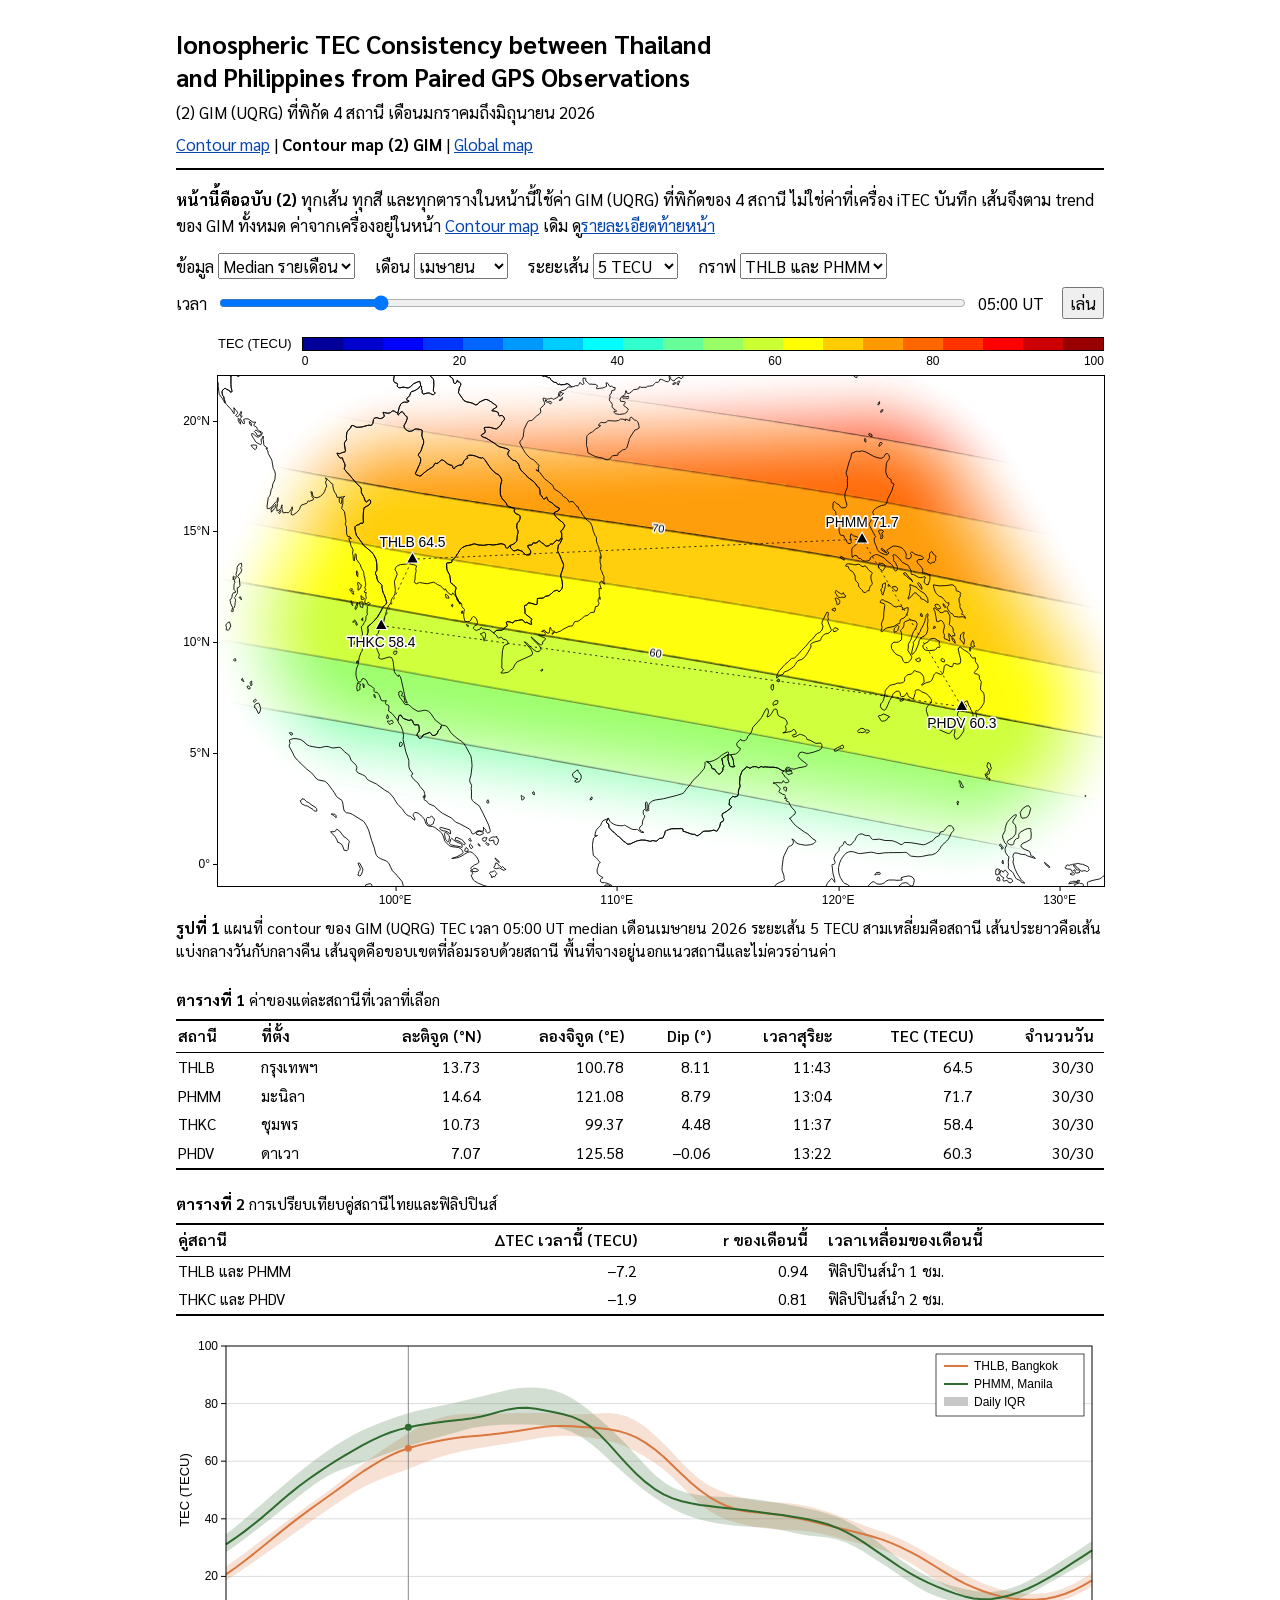
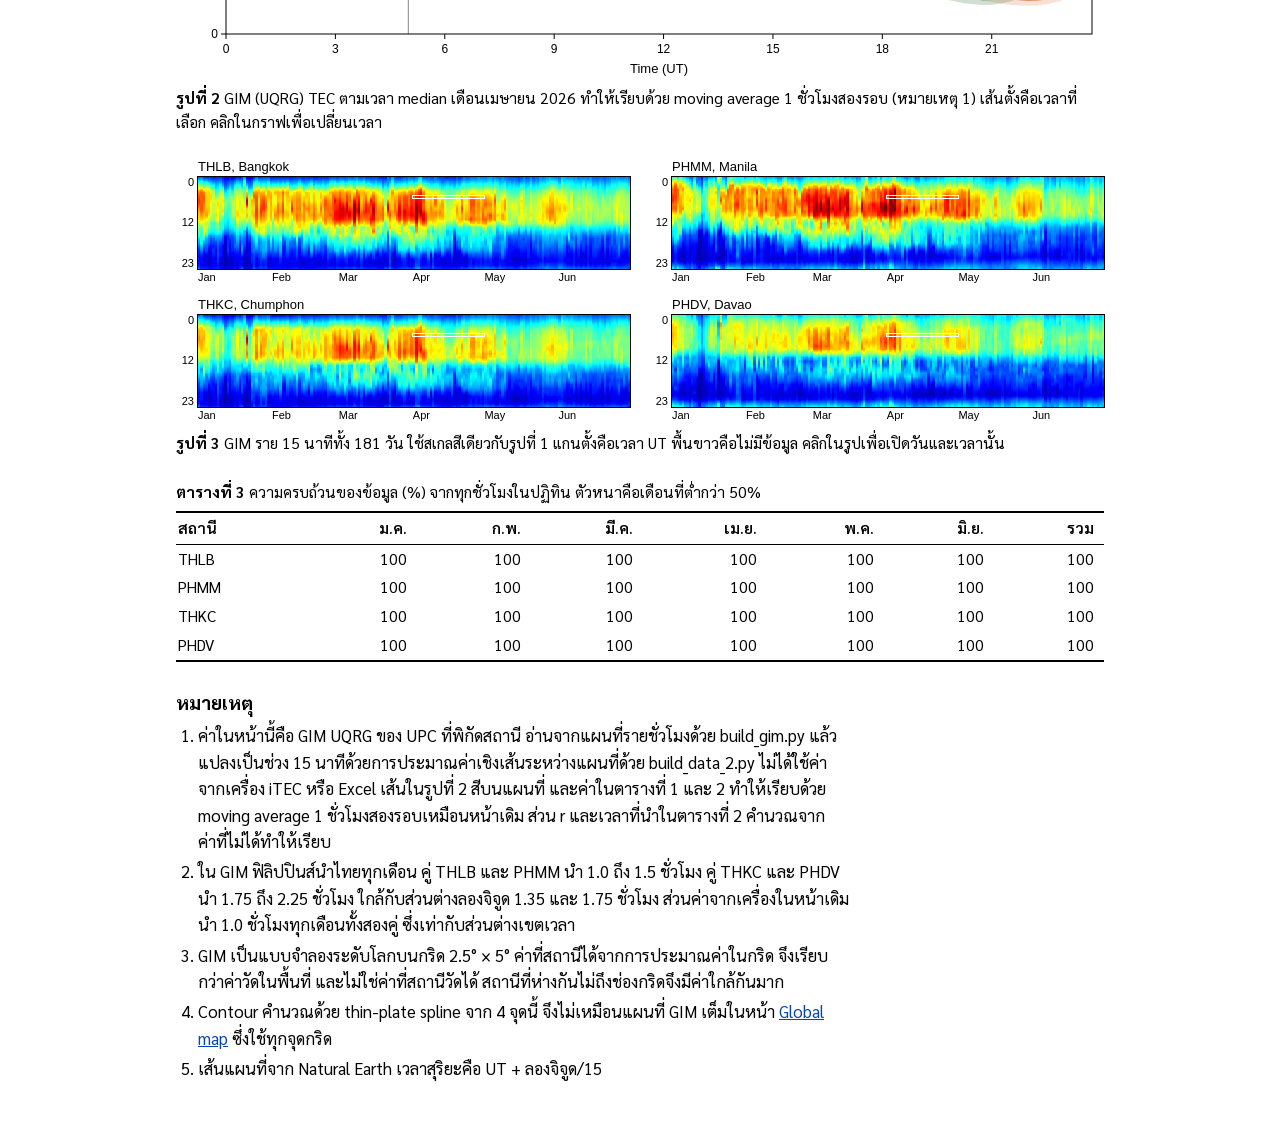
==== index (2).html @ 2f8b852f "Add a (2) contour page that shows GIM at the stations index (2).html reads data (2).js, which holds " ====
<!doctype html>
<html lang="th">
<head>
<meta charset="utf-8">
<meta name="viewport" content="width=device-width,initial-scale=1,viewport-fit=cover">
<title>TEC Contour Map (2), GIM at Stations</title>
<link rel="preconnect" href="https://fonts.googleapis.com">
<link rel="preconnect" href="https://fonts.gstatic.com" crossorigin>
<link rel="stylesheet" href="https://fonts.googleapis.com/css2?family=Sarabun:wght@400;600;700&display=swap">
<link rel="stylesheet" href="style.css">
</head>
<body>
<div class="page">
  <header>
    <h1>Ionospheric TEC Consistency between Thailand and Philippines from Paired GPS Observations</h1>
    <p>(2) GIM (UQRG) ที่พิกัด 4 สถานี เดือนมกราคมถึงมิถุนายน 2026</p>
    <p class="nav"><a href="index.html">Contour map</a> | <b>Contour map (2) GIM</b> | <a href="global.html">Global map</a></p>
  </header>

  <p class="remark"><b>หน้านี้คือฉบับ (2)</b> ทุกเส้น ทุกสี และทุกตารางในหน้านี้ใช้ค่า GIM (UQRG) ที่พิกัดของ 4 สถานี ไม่ใช่ค่าที่เครื่อง iTEC บันทึก เส้นจึงตาม trend ของ GIM ทั้งหมด ค่าจากเครื่องอยู่ในหน้า <a href="index.html">Contour map</a> เดิม ดู<a href="#notes">รายละเอียดท้ายหน้า</a></p>

  <form class="ctl" onsubmit="return false">
    <label>ข้อมูล <select id="mode"><option value="month">Median รายเดือน</option><option value="day">รายวัน</option></select></label>
    <label>เดือน <select id="month"><option value="0">มกราคม</option><option value="1">กุมภาพันธ์</option><option value="2">มีนาคม</option><option value="3">เมษายน</option><option value="4">พฤษภาคม</option><option value="5">มิถุนายน</option></select></label>
    <label id="dayField" hidden>วันที่ <select id="day"></select></label>
    <label>ระยะเส้น <select id="step"><option value="2">2 TECU</option><option value="5">5 TECU</option><option value="10">10 TECU</option></select></label>
    <label>กราฟ <select id="pair"><option value="0">THLB และ PHMM</option><option value="1">THKC และ PHDV</option><option value="2">ทั้ง 4 สถานี</option></select></label>
  </form>
  <p class="time">
    <label for="hour">เวลา</label>
    <input id="hour" type="range" min="0" max="95" step="1" value="20">
    <output id="clock" for="hour">05:00 UT</output>
    <button id="play" type="button" aria-pressed="false">เล่น</button>
  </p>

  <figure>
    <div class="cbar"><b>TEC (TECU)</b><div class="cbar-scale"><i id="rampBar"></i><div class="cbar-ticks"><span>0</span><span>20</span><span>40</span><span>60</span><span>80</span><span>100</span></div></div></div>
    <div class="plot">
      <div class="yt" id="mapY"></div>
      <div class="map-wrap" id="mapWrap">
        <canvas id="field" aria-hidden="true"></canvas>
        <svg id="mapCoast" viewBox="0 0 800 460" aria-hidden="true"></svg>
        <canvas id="iso" aria-hidden="true"></canvas>
        <svg id="mapTop" viewBox="0 0 800 460" role="img" aria-label="แผนที่ contour ของ TEC ค่าที่สถานีอยู่ในตารางที่ 1"></svg>
        <p class="map-msg" id="mapMsg" hidden>เวลานี้มีข้อมูลไม่ถึง 3 สถานี จึงวาด contour ไม่ได้</p>
      </div>
      <div class="xt" id="mapX"></div>
    </div>
    <figcaption><b>รูปที่ 1</b> <span id="cap1"></span></figcaption>
  </figure>

  <div class="tbl-wrap">
    <table>
      <caption><b>ตารางที่ 1</b> ค่าของแต่ละสถานีที่เวลาที่เลือก</caption>
      <thead><tr><th scope="col">สถานี</th><th scope="col" class="l">ที่ตั้ง</th><th scope="col">ละติจูด (°N)</th><th scope="col">ลองจิจูด (°E)</th><th scope="col">Dip (°)</th><th scope="col">เวลาสุริยะ</th><th scope="col">TEC (TECU)</th><th scope="col" id="nHead">จำนวนวัน</th></tr></thead>
      <tbody id="readout"></tbody>
    </table>
  </div>

  <div class="tbl-wrap">
    <table>
      <caption><b>ตารางที่ 2</b> การเปรียบเทียบคู่สถานีไทยและฟิลิปปินส์</caption>
      <thead><tr><th scope="col">คู่สถานี</th><th scope="col">ΔTEC เวลานี้ (TECU)</th><th scope="col">r ของเดือนนี้</th><th scope="col" class="l">เวลาเหลื่อมของเดือนนี้</th></tr></thead>
      <tbody id="pairs"></tbody>
    </table>
  </div>

  <figure>
    <svg id="chart" height="340" role="img" aria-label="กราฟ TEC ตามเวลา"></svg>
    <figcaption><b>รูปที่ 2</b> <span id="cap2"></span></figcaption>
  </figure>

  <figure>
    <div class="hm-grid" id="hmGrid"></div>
    <figcaption><b>รูปที่ 3</b> GIM ราย 15 นาทีทั้ง 181 วัน ใช้สเกลสีเดียวกับรูปที่ 1 แกนตั้งคือเวลา UT พื้นขาวคือไม่มีข้อมูล คลิกในรูปเพื่อเปิดวันและเวลานั้น</figcaption>
  </figure>

  <div class="tbl-wrap">
    <table id="coverage">
      <caption><b>ตารางที่ 3</b> ความครบถ้วนของข้อมูล (%) จากทุกชั่วโมงในปฏิทิน ตัวหนาคือเดือนที่ต่ำกว่า 50%</caption>
    </table>
  </div>

  <h2 id="notes">หมายเหตุ</h2>
  <ol class="notes">
    <li>ค่าในหน้านี้คือ GIM UQRG ของ UPC ที่พิกัดสถานี อ่านจากแผนที่รายชั่วโมงด้วย build_gim.py แล้วแปลงเป็นช่วง 15 นาทีด้วยการประมาณค่าเชิงเส้นระหว่างแผนที่ด้วย build_data_2.py ไม่ได้ใช้ค่าจากเครื่อง iTEC หรือ Excel เส้นในรูปที่ 2 สีบนแผนที่ และค่าในตารางที่ 1 และ 2 ทำให้เรียบด้วย moving average 1 ชั่วโมงสองรอบเหมือนหน้าเดิม ส่วน r และเวลาที่นำในตารางที่ 2 คำนวณจากค่าที่ไม่ได้ทำให้เรียบ</li>
    <li>ใน GIM ฟิลิปปินส์นำไทยทุกเดือน คู่ THLB และ PHMM นำ 1.0 ถึง 1.5 ชั่วโมง คู่ THKC และ PHDV นำ 1.75 ถึง 2.25 ชั่วโมง ใกล้กับส่วนต่างลองจิจูด 1.35 และ 1.75 ชั่วโมง ส่วนค่าจากเครื่องในหน้าเดิมนำ 1.0 ชั่วโมงทุกเดือนทั้งสองคู่ ซึ่งเท่ากับส่วนต่างเขตเวลา</li>
    <li>GIM เป็นแบบจำลองระดับโลกบนกริด 2.5° × 5° ค่าที่สถานีได้จากการประมาณค่าในกริด จึงเรียบกว่าค่าวัดในพื้นที่ และไม่ใช่ค่าที่สถานีวัดได้ สถานีที่ห่างกันไม่ถึงช่องกริดจึงมีค่าใกล้กันมาก</li>
    <li>Contour คำนวณด้วย thin-plate spline จาก 4 จุดนี้ จึงไม่เหมือนแผนที่ GIM เต็มในหน้า <a href="global.html">Global map</a> ซึ่งใช้ทุกจุดกริด</li>
    <li>เส้นแผนที่จาก Natural Earth เวลาสุริยะคือ UT + ลองจิจูด/15</li>
  </ol>
</div>
<div class="tip" id="tip" hidden></div>
<script src="data%20(2).js"></script>
<script>window.TEC_LABEL = "GIM (UQRG) TEC"; window.TEC_YMAX = 100;</script>
<script src="geo.js"></script>
<script src="app.js"></script>
</body>
</html>
---- style.css ----
/* Layout: a plain report page. One column of numbered figures and ruled tables on white, set like a Thai research paper. */
:root {
  color-scheme:light;
  --ink:#000; --gray:#555; --link:#0645ad;
  --s1:#d9773f; --s2:#2e6b2e; --s3:#2f6db5; --s4:#b8860b;
  --body:"Sarabun","TH Sarabun New",Tahoma,sans-serif;
  --fig:Arial,Helvetica,sans-serif;
}
* { box-sizing:border-box }
[hidden] { display:none !important }
body { margin:0; background:#fff; color:var(--ink); font:16.5px/1.6 var(--body) }
a { color:var(--link) }
.page { max-width:960px; margin:0 auto; padding-block:28px 48px;
  padding-left:max(16px,env(safe-area-inset-left,0px)); padding-right:max(16px,env(safe-area-inset-right,0px)) }
header { border-bottom:2px solid var(--ink); padding-bottom:10px; margin-bottom:16px }
h1 { font-size:25px; line-height:1.3; font-weight:700; margin:0 0 6px; text-wrap:balance }
h2 { font-size:19px; line-height:1.3; font-weight:700; margin:28px 0 8px }
header p { margin:0 }
.nav { margin-top:6px }
.remark { margin:0 0 14px }

.ctl { display:flex; flex-wrap:wrap; gap:6px 20px; margin:0 0 8px }
select { font:inherit }
.time { display:flex; flex-wrap:wrap; align-items:center; gap:6px 12px; margin:0 0 18px }
.time input { flex:1 1 200px; min-width:0; margin:0 }
.time output { font-variant-numeric:tabular-nums; min-width:72px }
button { font:inherit }

figure { margin:0 0 26px; min-width:0 }
figcaption { margin-top:8px; font-size:15.5px; line-height:1.5 }
.cbar { display:flex; align-items:flex-start; gap:10px; margin:0 0 8px 42px; font:12px/14px var(--fig) }
.cbar b { white-space:nowrap; font-weight:400; font-size:13px }
.cbar-scale { flex:1; min-width:0 }
.cbar-scale i { display:block; height:14px; border:1px solid var(--ink) }
.cbar-ticks { display:flex; justify-content:space-between; margin-top:3px }

.plot { display:grid; grid-template-columns:42px minmax(0,1fr); grid-template-rows:auto 22px }
.yt { position:relative; font:12px/1 var(--fig) }
.yt span { position:absolute; right:0; padding-right:8px; transform:translateY(-50%); white-space:nowrap }
.yt span::after { content:""; position:absolute; right:0; top:50%; width:5px; border-top:1px solid var(--ink) }
.xt { position:relative; grid-column:2; font:12px/1 var(--fig) }
.xt span { position:absolute; top:0; padding-top:8px; transform:translateX(-50%); white-space:nowrap }
.xt span::before { content:""; position:absolute; top:0; left:50%; height:5px; border-left:1px solid var(--ink) }

.map-wrap { position:relative; width:100%; aspect-ratio:800/460; overflow:hidden; background:#fff; outline:1px solid var(--ink); cursor:crosshair; touch-action:pan-y }
.map-wrap svg, .map-wrap canvas { position:absolute; inset:0; width:100%; height:100% }
.coast { fill:none; stroke:var(--ink); stroke-width:.8 }
.hull { fill:none; stroke:var(--ink); stroke-width:.7; stroke-dasharray:2 3 }
.st-dot { fill:var(--ink); stroke:#fff; stroke-width:1 }
.st-dot.none { fill:#fff; stroke:var(--ink) }
.st-lab { font:12.5px var(--fig); fill:var(--ink); text-anchor:middle; paint-order:stroke; stroke:#fff; stroke-width:3px; stroke-linejoin:round }
.map-msg { position:absolute; left:50%; top:50%; transform:translate(-50%,-50%); margin:0; padding:4px 10px; background:#fff; border:1px solid var(--ink); text-align:center }

.tbl-wrap { overflow-x:auto; margin:0 0 22px }
table { border-collapse:collapse; width:100%; border-top:2px solid var(--ink); border-bottom:2px solid var(--ink); font-size:15.5px }
caption { caption-side:top; text-align:left; padding-bottom:6px }
th { font-weight:600; text-align:right; padding:3px 10px; border-bottom:1px solid var(--ink); white-space:nowrap }
td { text-align:right; padding:2px 10px; font-variant-numeric:tabular-nums; white-space:nowrap }
th:first-child, td:first-child { text-align:left; padding-left:2px }
th.l, td.l { text-align:left }
td.low { font-weight:700 }

#chart { width:100%; display:block; touch-action:pan-y }
.tk { font:12px var(--fig); fill:var(--ink) }
.ax { font:13px var(--fig); fill:var(--ink) }

.hm-grid { display:grid; grid-template-columns:repeat(2,minmax(0,1fr)); gap:12px 20px }
.hm h3 { font:13px var(--fig); margin:0 0 3px 22px }
.hm-box { position:relative; padding-left:22px }
.hm-box canvas { display:block; width:100%; height:92px; image-rendering:pixelated; outline:1px solid var(--ink); cursor:crosshair; touch-action:pan-y }
.hm-y { position:absolute; left:0; top:0; width:18px; height:92px; display:flex; flex-direction:column; justify-content:space-between; align-items:flex-end; font:11px/1 var(--fig) }
.hm-mark { position:absolute; outline:1.5px solid #fff; box-shadow:0 0 0 1px #000; pointer-events:none; min-width:2px; min-height:2px }
.hm-x { position:relative; height:16px; margin-left:22px; font:11px var(--fig) }
.hm-x span { position:absolute; top:2px }

.gl-grid { display:grid; grid-template-columns:42px minmax(0,1fr) minmax(0,1fr); gap:8px 8px }
.gl-cell { grid-column:3; position:relative; min-width:0 }
.gl-cell:nth-child(odd) { grid-column:1 / 3; padding-left:50px }
.gl-y { position:absolute; left:0; top:0; width:42px; bottom:0; display:none; font:12px/1 var(--fig) }
.gl-cell:nth-child(odd) .gl-y { display:block }
.gl-y span { position:absolute; right:0; padding-right:8px; transform:translateY(-50%); white-space:nowrap }
.gl-y span::after { content:""; position:absolute; right:0; top:50%; width:5px; border-top:1px solid var(--ink) }
.gl-map { position:relative; width:100%; aspect-ratio:360/175; outline:1px solid var(--ink); overflow:hidden }
.gl-map canvas { display:block; width:100%; height:100%; cursor:crosshair; touch-action:pan-y }
.gl-tag { position:absolute; left:7px; top:4px; color:#fff; font:15px/1.2 var(--fig); text-shadow:0 0 2px #000,0 0 2px #000; pointer-events:none }
.gl-x { position:relative; height:22px; font:12px/1 var(--fig); display:none }
.gl-cell:nth-last-child(-n+2) .gl-x { display:block }
.gl-x span { position:absolute; top:0; padding-top:8px; transform:translateX(-50%); white-space:nowrap }
.gl-x span::before { content:""; position:absolute; top:0; left:50%; height:5px; border-left:1px solid var(--ink) }

.notes { margin:0; padding-left:22px; display:grid; gap:4px; max-width:75ch }
.tip { position:fixed; z-index:20; pointer-events:none; background:#fff; color:var(--ink); border:1px solid var(--ink); padding:3px 7px; font:12px/1.4 var(--fig) }
.tip h4 { font:inherit; margin:0 }
.tip div { display:flex; gap:12px; justify-content:space-between }

@media (max-width:560px) {
  h1 { font-size:21px }
  .gl-grid { grid-template-columns:42px minmax(0,1fr) }
  .gl-cell, .gl-cell:nth-child(odd) { grid-column:1 / -1; padding-left:50px }
  .gl-cell .gl-y { display:block }
  .gl-cell:nth-last-child(2) .gl-x { display:none }
  .cbar { margin-left:0 }
  .hm-grid { grid-template-columns:minmax(0,1fr) }
}
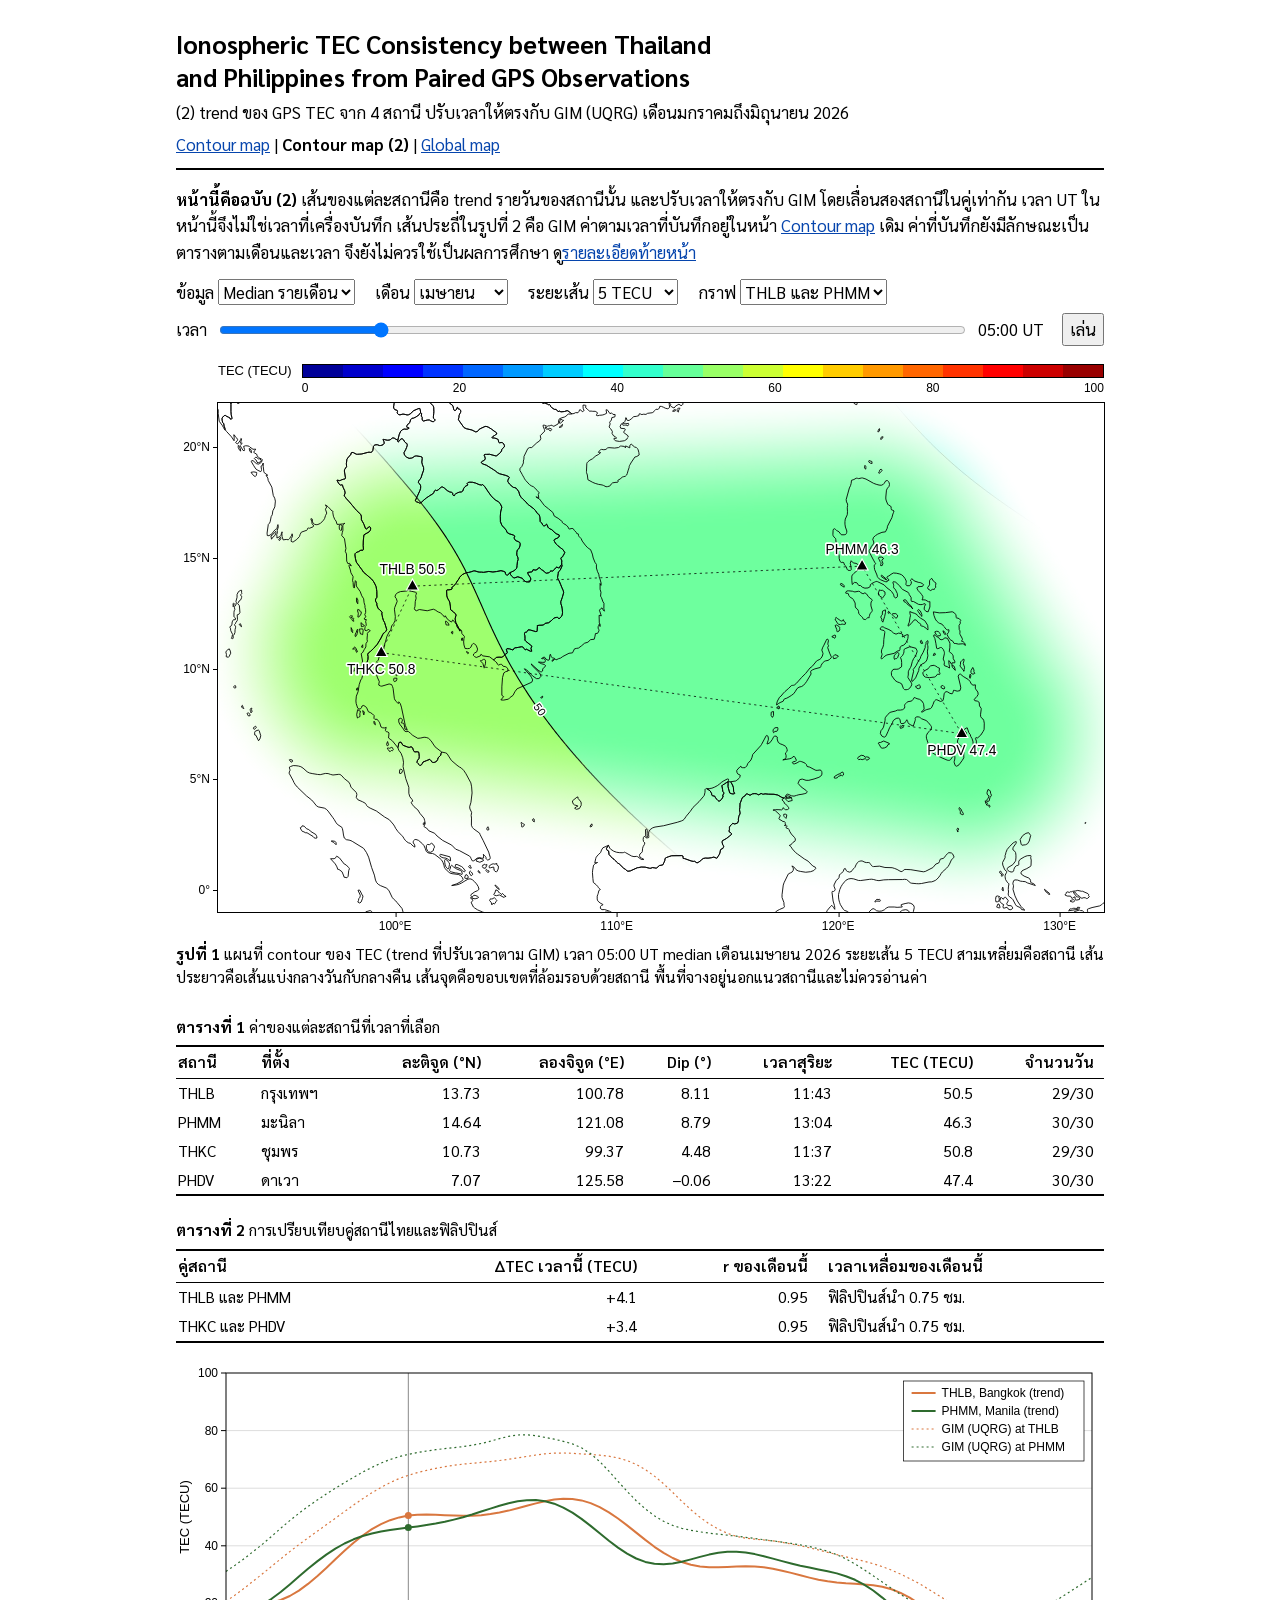
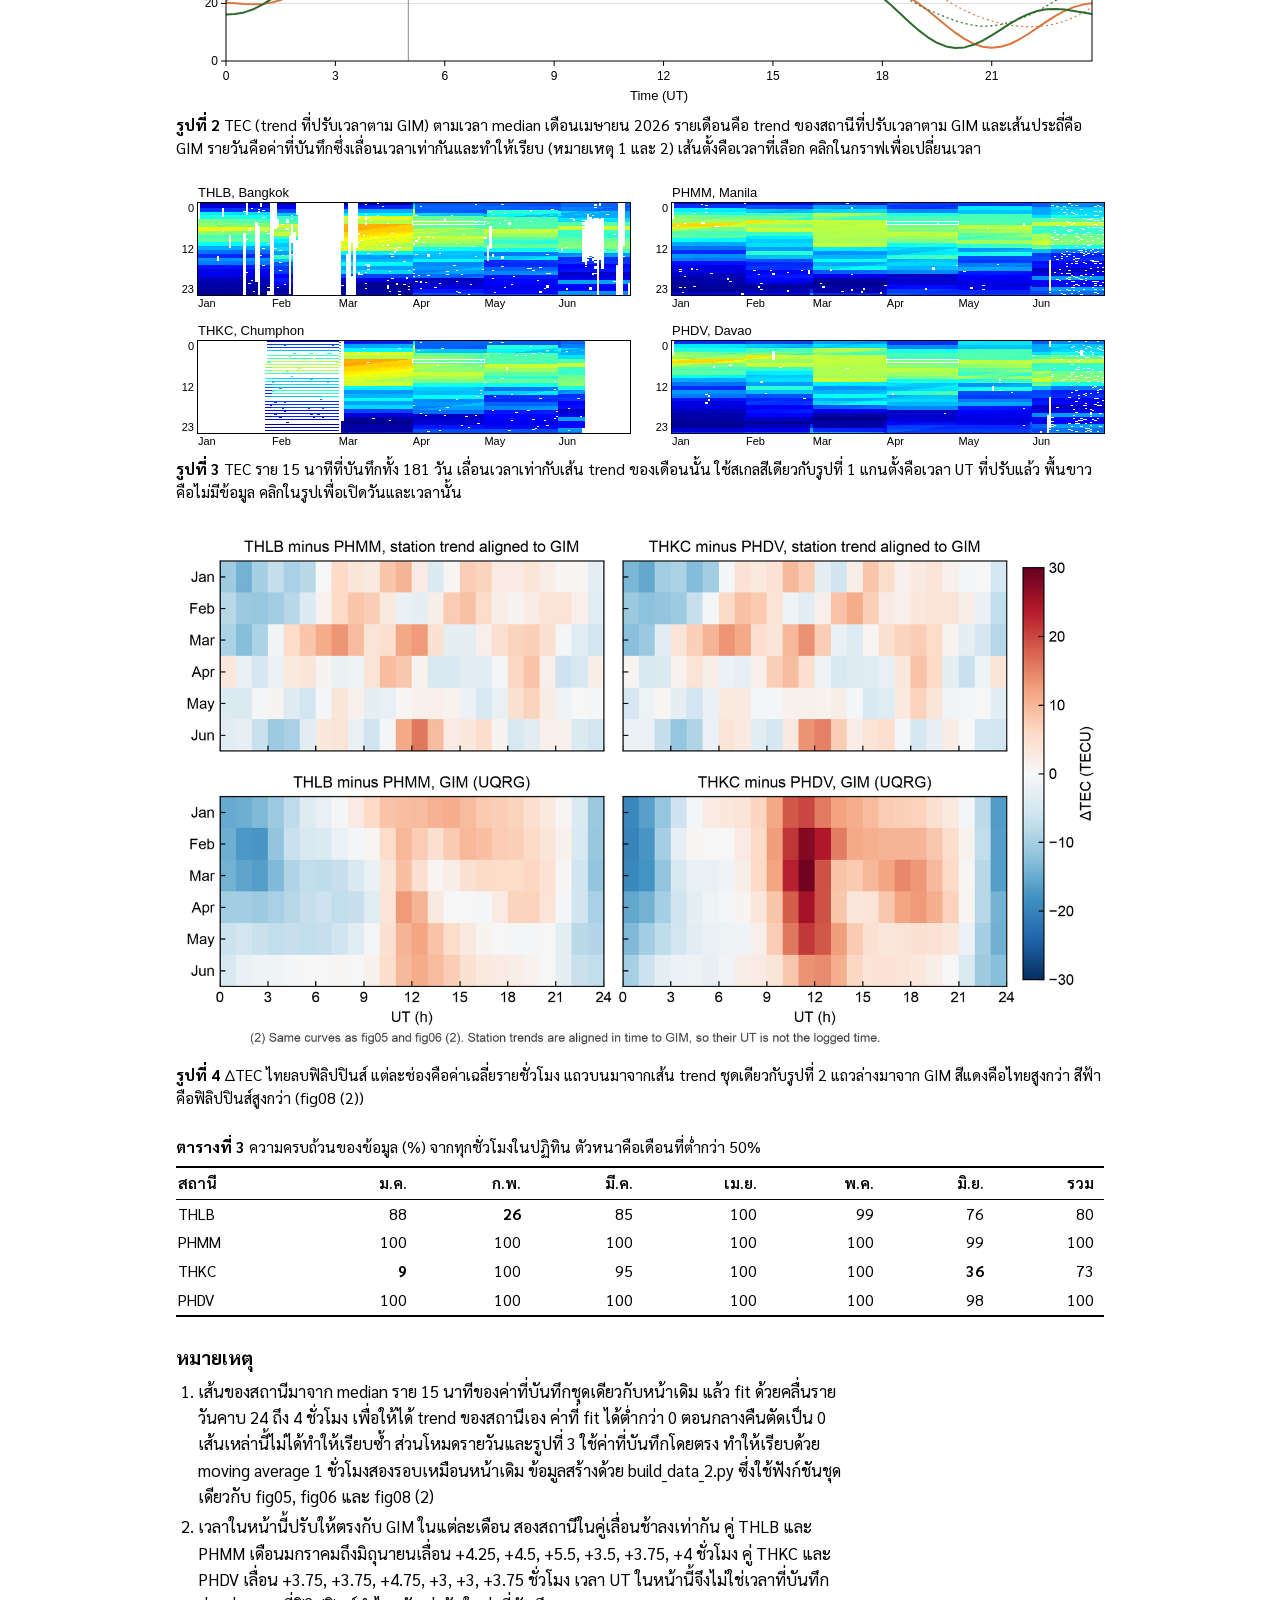
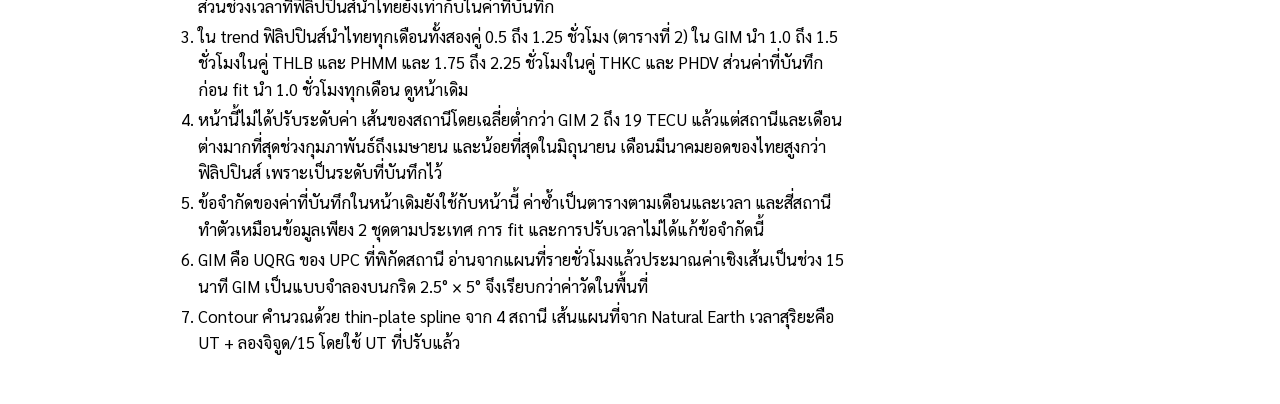
==== commit f5180fb7: "Show station trends aligned to GIM on the (2) page The (2) page now matches fig05, fig06 and fig08 (" ====
--- a/index (2).html
+++ b/index (2).html
@@ -3,7 +3,7 @@
 <head>
 <meta charset="utf-8">
 <meta name="viewport" content="width=device-width,initial-scale=1,viewport-fit=cover">
-<title>TEC Contour Map (2), GIM at Stations</title>
+<title>TEC Contour Map (2), Aligned to GIM</title>
 <link rel="preconnect" href="https://fonts.googleapis.com">
 <link rel="preconnect" href="https://fonts.gstatic.com" crossorigin>
 <link rel="stylesheet" href="https://fonts.googleapis.com/css2?family=Sarabun:wght@400;600;700&display=swap">
@@ -13,11 +13,11 @@
 <div class="page">
   <header>
     <h1>Ionospheric TEC Consistency between Thailand and Philippines from Paired GPS Observations</h1>
-    <p>(2) GIM (UQRG) ที่พิกัด 4 สถานี เดือนมกราคมถึงมิถุนายน 2026</p>
-    <p class="nav"><a href="index.html">Contour map</a> | <b>Contour map (2) GIM</b> | <a href="global.html">Global map</a></p>
+    <p>(2) trend ของ GPS TEC จาก 4 สถานี ปรับเวลาให้ตรงกับ GIM (UQRG) เดือนมกราคมถึงมิถุนายน 2026</p>
+    <p class="nav"><a href="index.html">Contour map</a> | <b>Contour map (2)</b> | <a href="global.html">Global map</a></p>
   </header>
 
-  <p class="remark"><b>หน้านี้คือฉบับ (2)</b> ทุกเส้น ทุกสี และทุกตารางในหน้านี้ใช้ค่า GIM (UQRG) ที่พิกัดของ 4 สถานี ไม่ใช่ค่าที่เครื่อง iTEC บันทึก เส้นจึงตาม trend ของ GIM ทั้งหมด ค่าจากเครื่องอยู่ในหน้า <a href="index.html">Contour map</a> เดิม ดู<a href="#notes">รายละเอียดท้ายหน้า</a></p>
+  <p class="remark"><b>หน้านี้คือฉบับ (2)</b> เส้นของแต่ละสถานีคือ trend รายวันของสถานีนั้น และปรับเวลาให้ตรงกับ GIM โดยเลื่อนสองสถานีในคู่เท่ากัน เวลา UT ในหน้านี้จึงไม่ใช่เวลาที่เครื่องบันทึก เส้นประถี่ในรูปที่ 2 คือ GIM ค่าตามเวลาที่บันทึกอยู่ในหน้า <a href="index.html">Contour map</a> เดิม ค่าที่บันทึกยังมีลักษณะเป็นตารางตามเดือนและเวลา จึงยังไม่ควรใช้เป็นผลการศึกษา ดู<a href="#notes">รายละเอียดท้ายหน้า</a></p>
 
   <form class="ctl" onsubmit="return false">
     <label>ข้อมูล <select id="mode"><option value="month">Median รายเดือน</option><option value="day">รายวัน</option></select></label>
@@ -72,7 +72,12 @@
 
   <figure>
     <div class="hm-grid" id="hmGrid"></div>
-    <figcaption><b>รูปที่ 3</b> GIM ราย 15 นาทีทั้ง 181 วัน ใช้สเกลสีเดียวกับรูปที่ 1 แกนตั้งคือเวลา UT พื้นขาวคือไม่มีข้อมูล คลิกในรูปเพื่อเปิดวันและเวลานั้น</figcaption>
+    <figcaption><b>รูปที่ 3</b> TEC ราย 15 นาทีที่บันทึกทั้ง 181 วัน เลื่อนเวลาเท่ากับเส้น trend ของเดือนนั้น ใช้สเกลสีเดียวกับรูปที่ 1 แกนตั้งคือเวลา UT ที่ปรับแล้ว พื้นขาวคือไม่มีข้อมูล คลิกในรูปเพื่อเปิดวันและเวลานั้น</figcaption>
+  </figure>
+
+  <figure>
+    <img src="delta_tec_heatmap%20(2).png" alt="ΔTEC ไทยลบฟิลิปปินส์รายชั่วโมงแต่ละเดือน แถวบนจาก trend ของสถานีที่ปรับเวลาตาม GIM แถวล่างจาก GIM" style="display:block;width:100%;height:auto">
+    <figcaption><b>รูปที่ 4</b> ΔTEC ไทยลบฟิลิปปินส์ แต่ละช่องคือค่าเฉลี่ยรายชั่วโมง แถวบนมาจากเส้น trend ชุดเดียวกับรูปที่ 2 แถวล่างมาจาก GIM สีแดงคือไทยสูงกว่า สีฟ้าคือฟิลิปปินส์สูงกว่า (fig08 (2))</figcaption>
   </figure>
 
   <div class="tbl-wrap">
@@ -83,16 +88,27 @@
 
   <h2 id="notes">หมายเหตุ</h2>
   <ol class="notes">
-    <li>ค่าในหน้านี้คือ GIM UQRG ของ UPC ที่พิกัดสถานี อ่านจากแผนที่รายชั่วโมงด้วย build_gim.py แล้วแปลงเป็นช่วง 15 นาทีด้วยการประมาณค่าเชิงเส้นระหว่างแผนที่ด้วย build_data_2.py ไม่ได้ใช้ค่าจากเครื่อง iTEC หรือ Excel เส้นในรูปที่ 2 สีบนแผนที่ และค่าในตารางที่ 1 และ 2 ทำให้เรียบด้วย moving average 1 ชั่วโมงสองรอบเหมือนหน้าเดิม ส่วน r และเวลาที่นำในตารางที่ 2 คำนวณจากค่าที่ไม่ได้ทำให้เรียบ</li>
-    <li>ใน GIM ฟิลิปปินส์นำไทยทุกเดือน คู่ THLB และ PHMM นำ 1.0 ถึง 1.5 ชั่วโมง คู่ THKC และ PHDV นำ 1.75 ถึง 2.25 ชั่วโมง ใกล้กับส่วนต่างลองจิจูด 1.35 และ 1.75 ชั่วโมง ส่วนค่าจากเครื่องในหน้าเดิมนำ 1.0 ชั่วโมงทุกเดือนทั้งสองคู่ ซึ่งเท่ากับส่วนต่างเขตเวลา</li>
-    <li>GIM เป็นแบบจำลองระดับโลกบนกริด 2.5° × 5° ค่าที่สถานีได้จากการประมาณค่าในกริด จึงเรียบกว่าค่าวัดในพื้นที่ และไม่ใช่ค่าที่สถานีวัดได้ สถานีที่ห่างกันไม่ถึงช่องกริดจึงมีค่าใกล้กันมาก</li>
-    <li>Contour คำนวณด้วย thin-plate spline จาก 4 จุดนี้ จึงไม่เหมือนแผนที่ GIM เต็มในหน้า <a href="global.html">Global map</a> ซึ่งใช้ทุกจุดกริด</li>
-    <li>เส้นแผนที่จาก Natural Earth เวลาสุริยะคือ UT + ลองจิจูด/15</li>
+    <li>เส้นของสถานีมาจาก median ราย 15 นาทีของค่าที่บันทึกชุดเดียวกับหน้าเดิม แล้ว fit ด้วยคลื่นรายวันคาบ 24 ถึง 4 ชั่วโมง เพื่อให้ได้ trend ของสถานีเอง ค่าที่ fit ได้ต่ำกว่า 0 ตอนกลางคืนตัดเป็น 0 เส้นเหล่านี้ไม่ได้ทำให้เรียบซ้ำ ส่วนโหมดรายวันและรูปที่ 3 ใช้ค่าที่บันทึกโดยตรง ทำให้เรียบด้วย moving average 1 ชั่วโมงสองรอบเหมือนหน้าเดิม ข้อมูลสร้างด้วย build_data_2.py ซึ่งใช้ฟังก์ชันชุดเดียวกับ fig05, fig06 และ fig08 (2)</li>
+    <li>เวลาในหน้านี้ปรับให้ตรงกับ GIM ในแต่ละเดือน สองสถานีในคู่เลื่อนช้าลงเท่ากัน คู่ THLB และ PHMM เดือนมกราคมถึงมิถุนายนเลื่อน +4.25, +4.5, +5.5, +3.5, +3.75, +4 ชั่วโมง คู่ THKC และ PHDV เลื่อน +3.75, +3.75, +4.75, +3, +3, +3.75 ชั่วโมง เวลา UT ในหน้านี้จึงไม่ใช่เวลาที่บันทึก ส่วนช่วงเวลาที่ฟิลิปปินส์นำไทยยังเท่ากับในค่าที่บันทึก</li>
+    <li>ใน trend ฟิลิปปินส์นำไทยทุกเดือนทั้งสองคู่ 0.5 ถึง 1.25 ชั่วโมง (ตารางที่ 2) ใน GIM นำ 1.0 ถึง 1.5 ชั่วโมงในคู่ THLB และ PHMM และ 1.75 ถึง 2.25 ชั่วโมงในคู่ THKC และ PHDV ส่วนค่าที่บันทึกก่อน fit นำ 1.0 ชั่วโมงทุกเดือน ดูหน้าเดิม</li>
+    <li>หน้านี้ไม่ได้ปรับระดับค่า เส้นของสถานีโดยเฉลี่ยต่ำกว่า GIM 2 ถึง 19 TECU แล้วแต่สถานีและเดือน ต่างมากที่สุดช่วงกุมภาพันธ์ถึงเมษายน และน้อยที่สุดในมิถุนายน เดือนมีนาคมยอดของไทยสูงกว่าฟิลิปปินส์ เพราะเป็นระดับที่บันทึกไว้</li>
+    <li>ข้อจำกัดของค่าที่บันทึกในหน้าเดิมยังใช้กับหน้านี้ ค่าซ้ำเป็นตารางตามเดือนและเวลา และสี่สถานีทำตัวเหมือนข้อมูลเพียง 2 ชุดตามประเทศ การ fit และการปรับเวลาไม่ได้แก้ข้อจำกัดนี้</li>
+    <li>GIM คือ UQRG ของ UPC ที่พิกัดสถานี อ่านจากแผนที่รายชั่วโมงแล้วประมาณค่าเชิงเส้นเป็นช่วง 15 นาที GIM เป็นแบบจำลองบนกริด 2.5° × 5° จึงเรียบกว่าค่าวัดในพื้นที่</li>
+    <li>Contour คำนวณด้วย thin-plate spline จาก 4 สถานี เส้นแผนที่จาก Natural Earth เวลาสุริยะคือ UT + ลองจิจูด/15 โดยใช้ UT ที่ปรับแล้ว</li>
   </ol>
 </div>
 <div class="tip" id="tip" hidden></div>
 <script src="data%20(2).js"></script>
-<script>window.TEC_LABEL = "GIM (UQRG) TEC"; window.TEC_YMAX = 100;</script>
+<script>
+  window.TEC_LABEL = "TEC (trend ที่ปรับเวลาตาม GIM)";
+  window.TEC_YMAX = 100;
+  window.TEC_MONTH_SMOOTH = false;
+  window.TEC_STATION_SUFFIX = " (trend)";
+  window.TEC_NO_BAND = true;
+  window.TEC_MONTH_LABEL = "Monthly trend";
+  window.TEC_MONTH_HEAD = "Trend เดือน";
+  window.TEC_CAP2_NOTE = "รายเดือนคือ trend ของสถานีที่ปรับเวลาตาม GIM และเส้นประถี่คือ GIM รายวันคือค่าที่บันทึกซึ่งเลื่อนเวลาเท่ากันและทำให้เรียบ (หมายเหตุ 1 และ 2)";
+</script>
 <script src="geo.js"></script>
 <script src="app.js"></script>
 </body>
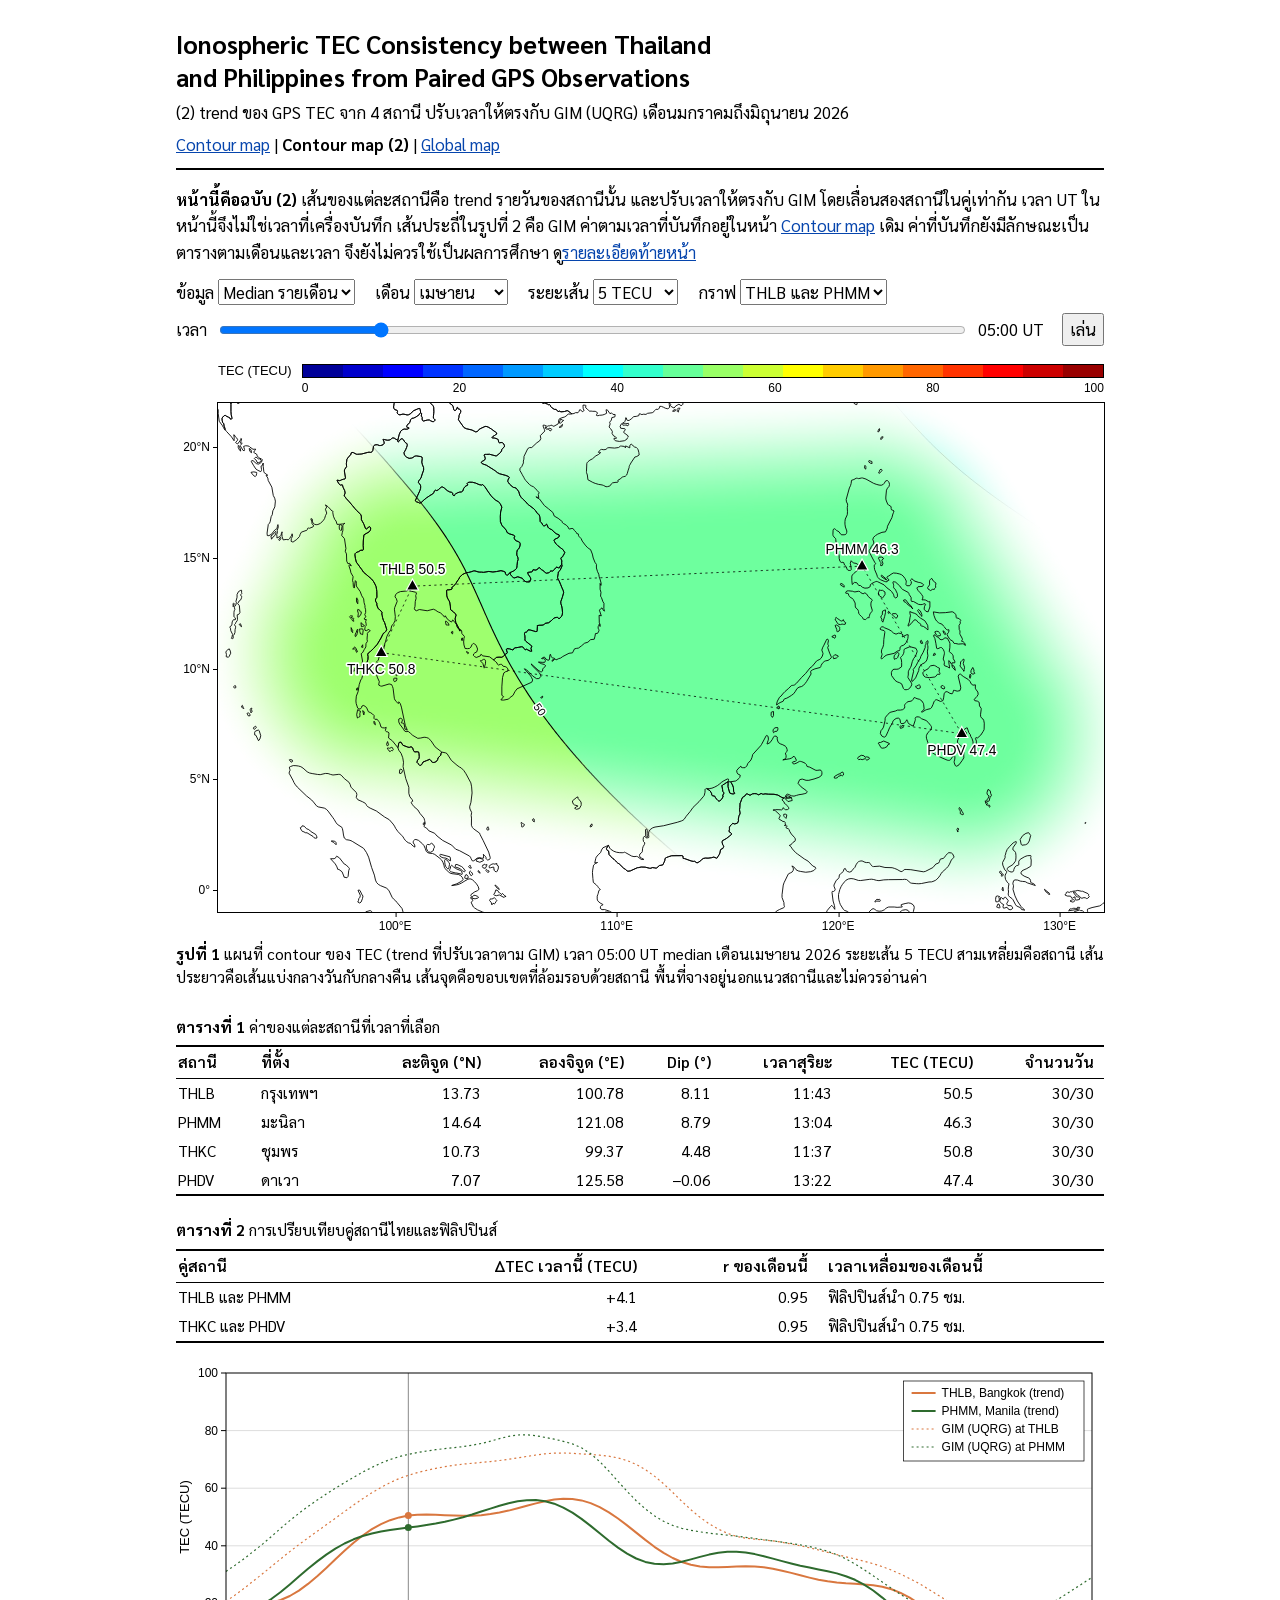
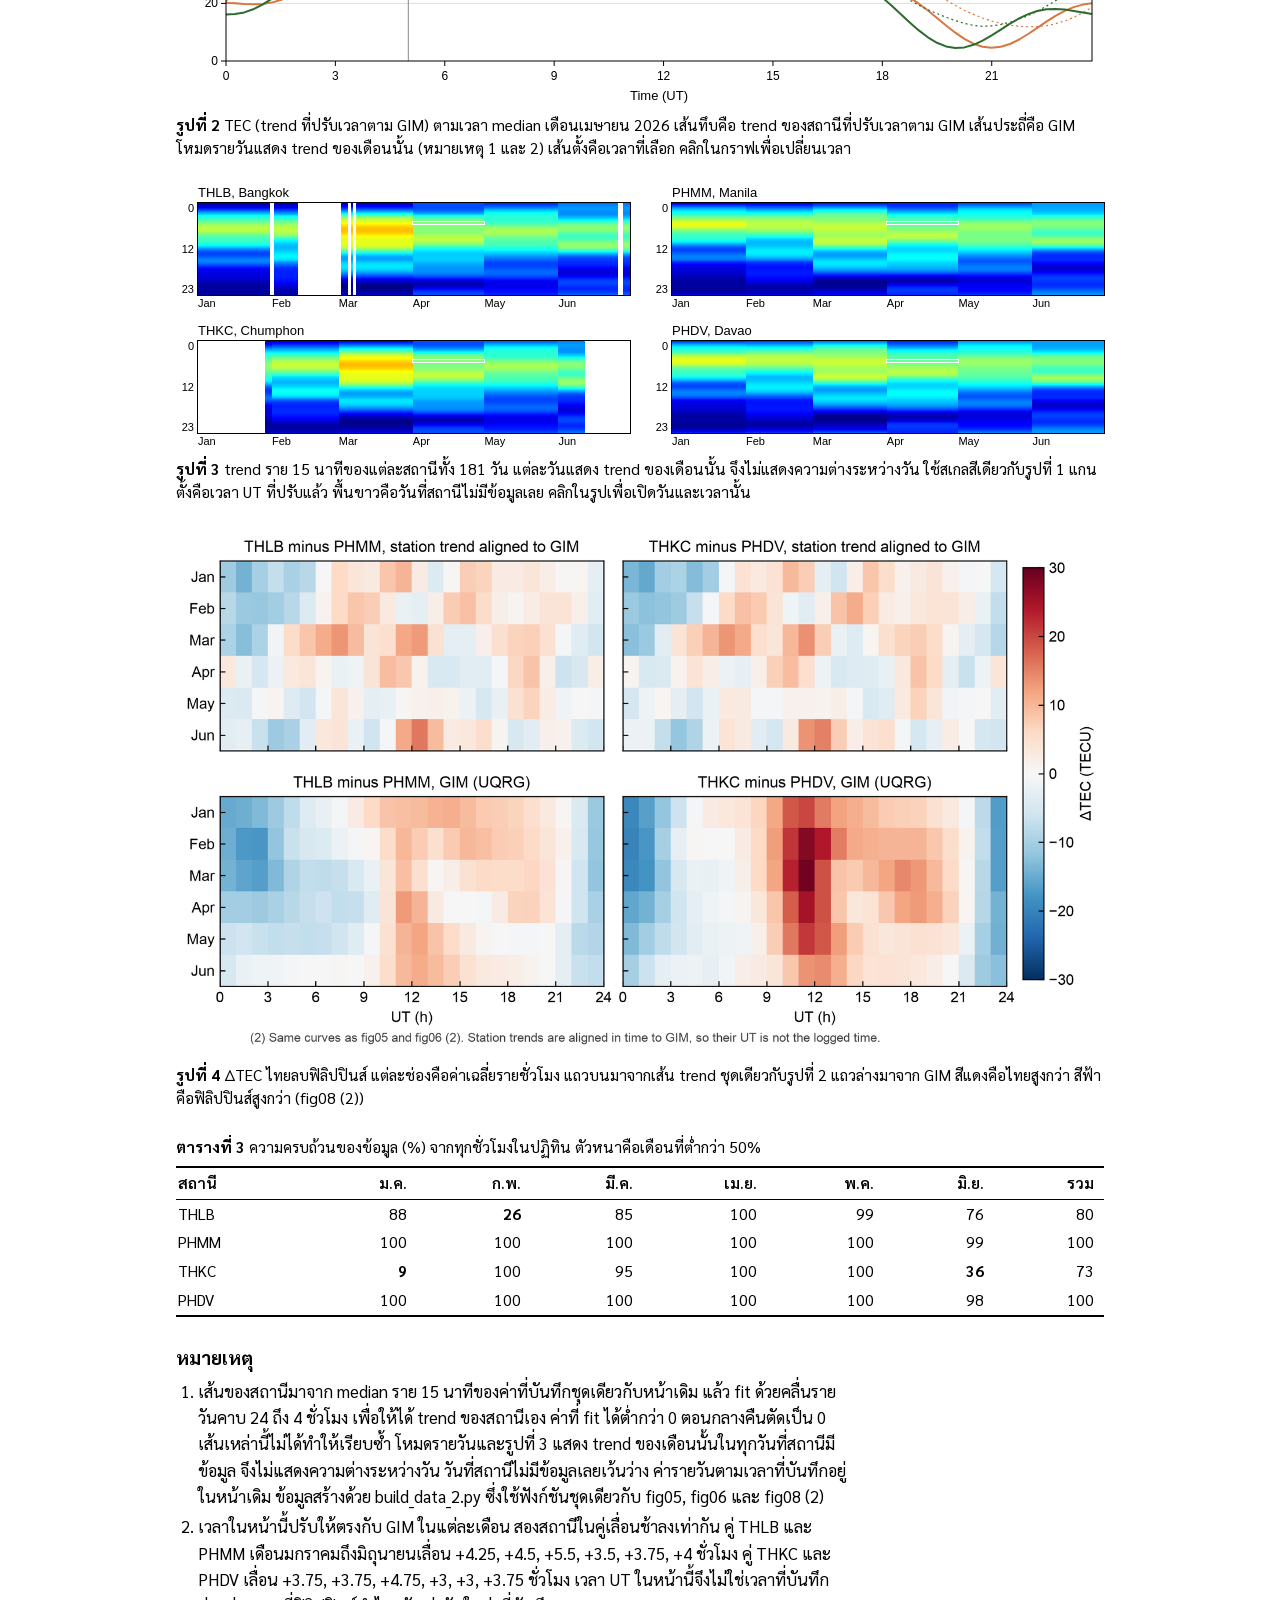
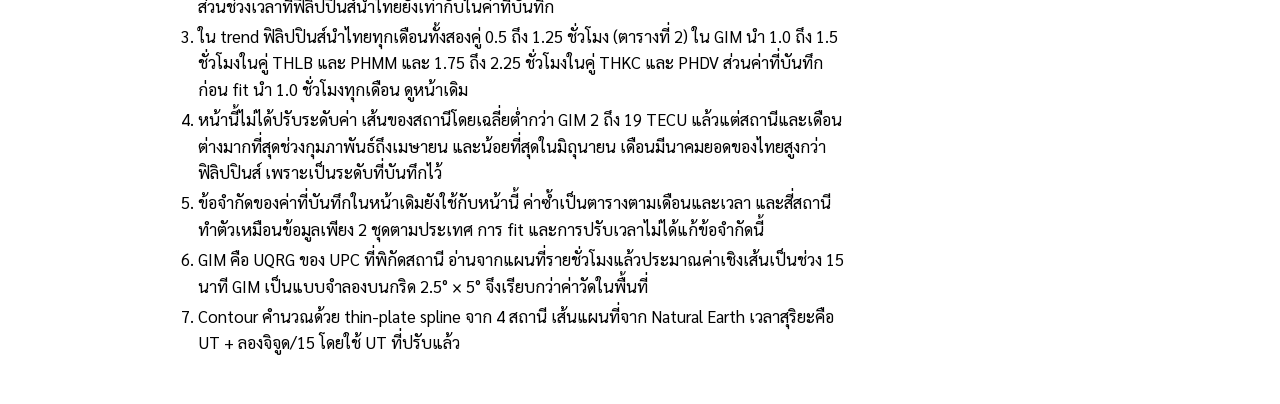
==== commit ba9bb66e: "Show the (2) trend in the day view and daily panels On the (2) page, each day on which a station log" ====
--- a/index (2).html
+++ b/index (2).html
@@ -72,7 +72,7 @@
 
   <figure>
     <div class="hm-grid" id="hmGrid"></div>
-    <figcaption><b>รูปที่ 3</b> TEC ราย 15 นาทีที่บันทึกทั้ง 181 วัน เลื่อนเวลาเท่ากับเส้น trend ของเดือนนั้น ใช้สเกลสีเดียวกับรูปที่ 1 แกนตั้งคือเวลา UT ที่ปรับแล้ว พื้นขาวคือไม่มีข้อมูล คลิกในรูปเพื่อเปิดวันและเวลานั้น</figcaption>
+    <figcaption><b>รูปที่ 3</b> trend ราย 15 นาทีของแต่ละสถานีทั้ง 181 วัน แต่ละวันแสดง trend ของเดือนนั้น จึงไม่แสดงความต่างระหว่างวัน ใช้สเกลสีเดียวกับรูปที่ 1 แกนตั้งคือเวลา UT ที่ปรับแล้ว พื้นขาวคือวันที่สถานีไม่มีข้อมูลเลย คลิกในรูปเพื่อเปิดวันและเวลานั้น</figcaption>
   </figure>
 
   <figure>
@@ -88,7 +88,7 @@
 
   <h2 id="notes">หมายเหตุ</h2>
   <ol class="notes">
-    <li>เส้นของสถานีมาจาก median ราย 15 นาทีของค่าที่บันทึกชุดเดียวกับหน้าเดิม แล้ว fit ด้วยคลื่นรายวันคาบ 24 ถึง 4 ชั่วโมง เพื่อให้ได้ trend ของสถานีเอง ค่าที่ fit ได้ต่ำกว่า 0 ตอนกลางคืนตัดเป็น 0 เส้นเหล่านี้ไม่ได้ทำให้เรียบซ้ำ ส่วนโหมดรายวันและรูปที่ 3 ใช้ค่าที่บันทึกโดยตรง ทำให้เรียบด้วย moving average 1 ชั่วโมงสองรอบเหมือนหน้าเดิม ข้อมูลสร้างด้วย build_data_2.py ซึ่งใช้ฟังก์ชันชุดเดียวกับ fig05, fig06 และ fig08 (2)</li>
+    <li>เส้นของสถานีมาจาก median ราย 15 นาทีของค่าที่บันทึกชุดเดียวกับหน้าเดิม แล้ว fit ด้วยคลื่นรายวันคาบ 24 ถึง 4 ชั่วโมง เพื่อให้ได้ trend ของสถานีเอง ค่าที่ fit ได้ต่ำกว่า 0 ตอนกลางคืนตัดเป็น 0 เส้นเหล่านี้ไม่ได้ทำให้เรียบซ้ำ โหมดรายวันและรูปที่ 3 แสดง trend ของเดือนนั้นในทุกวันที่สถานีมีข้อมูล จึงไม่แสดงความต่างระหว่างวัน วันที่สถานีไม่มีข้อมูลเลยเว้นว่าง ค่ารายวันตามเวลาที่บันทึกอยู่ในหน้าเดิม ข้อมูลสร้างด้วย build_data_2.py ซึ่งใช้ฟังก์ชันชุดเดียวกับ fig05, fig06 และ fig08 (2)</li>
     <li>เวลาในหน้านี้ปรับให้ตรงกับ GIM ในแต่ละเดือน สองสถานีในคู่เลื่อนช้าลงเท่ากัน คู่ THLB และ PHMM เดือนมกราคมถึงมิถุนายนเลื่อน +4.25, +4.5, +5.5, +3.5, +3.75, +4 ชั่วโมง คู่ THKC และ PHDV เลื่อน +3.75, +3.75, +4.75, +3, +3, +3.75 ชั่วโมง เวลา UT ในหน้านี้จึงไม่ใช่เวลาที่บันทึก ส่วนช่วงเวลาที่ฟิลิปปินส์นำไทยยังเท่ากับในค่าที่บันทึก</li>
     <li>ใน trend ฟิลิปปินส์นำไทยทุกเดือนทั้งสองคู่ 0.5 ถึง 1.25 ชั่วโมง (ตารางที่ 2) ใน GIM นำ 1.0 ถึง 1.5 ชั่วโมงในคู่ THLB และ PHMM และ 1.75 ถึง 2.25 ชั่วโมงในคู่ THKC และ PHDV ส่วนค่าที่บันทึกก่อน fit นำ 1.0 ชั่วโมงทุกเดือน ดูหน้าเดิม</li>
     <li>หน้านี้ไม่ได้ปรับระดับค่า เส้นของสถานีโดยเฉลี่ยต่ำกว่า GIM 2 ถึง 19 TECU แล้วแต่สถานีและเดือน ต่างมากที่สุดช่วงกุมภาพันธ์ถึงเมษายน และน้อยที่สุดในมิถุนายน เดือนมีนาคมยอดของไทยสูงกว่าฟิลิปปินส์ เพราะเป็นระดับที่บันทึกไว้</li>
@@ -102,12 +102,12 @@
 <script>
   window.TEC_LABEL = "TEC (trend ที่ปรับเวลาตาม GIM)";
   window.TEC_YMAX = 100;
-  window.TEC_MONTH_SMOOTH = false;
+  window.TEC_SMOOTH = false;
   window.TEC_STATION_SUFFIX = " (trend)";
   window.TEC_NO_BAND = true;
   window.TEC_MONTH_LABEL = "Monthly trend";
   window.TEC_MONTH_HEAD = "Trend เดือน";
-  window.TEC_CAP2_NOTE = "รายเดือนคือ trend ของสถานีที่ปรับเวลาตาม GIM และเส้นประถี่คือ GIM รายวันคือค่าที่บันทึกซึ่งเลื่อนเวลาเท่ากันและทำให้เรียบ (หมายเหตุ 1 และ 2)";
+  window.TEC_CAP2_NOTE = "เส้นทึบคือ trend ของสถานีที่ปรับเวลาตาม GIM เส้นประถี่คือ GIM โหมดรายวันแสดง trend ของเดือนนั้น (หมายเหตุ 1 และ 2)";
 </script>
 <script src="geo.js"></script>
 <script src="app.js"></script>
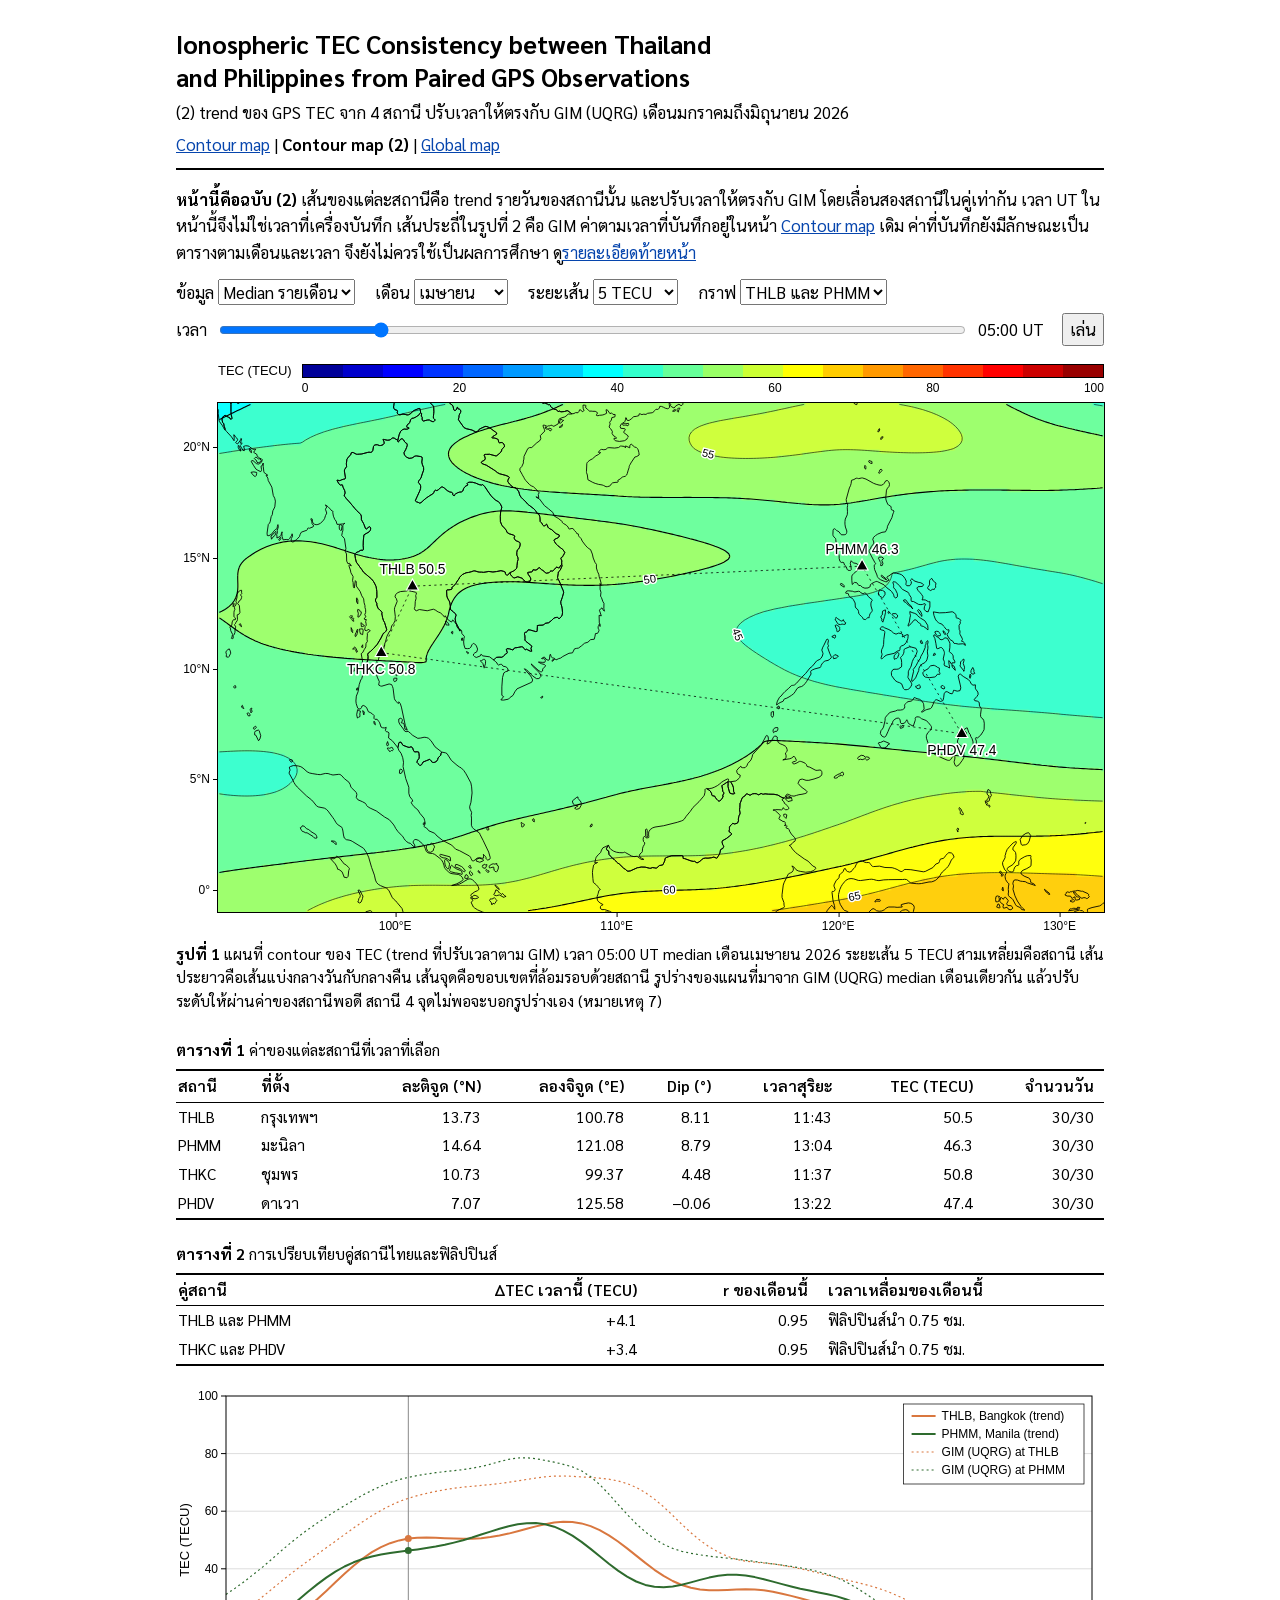
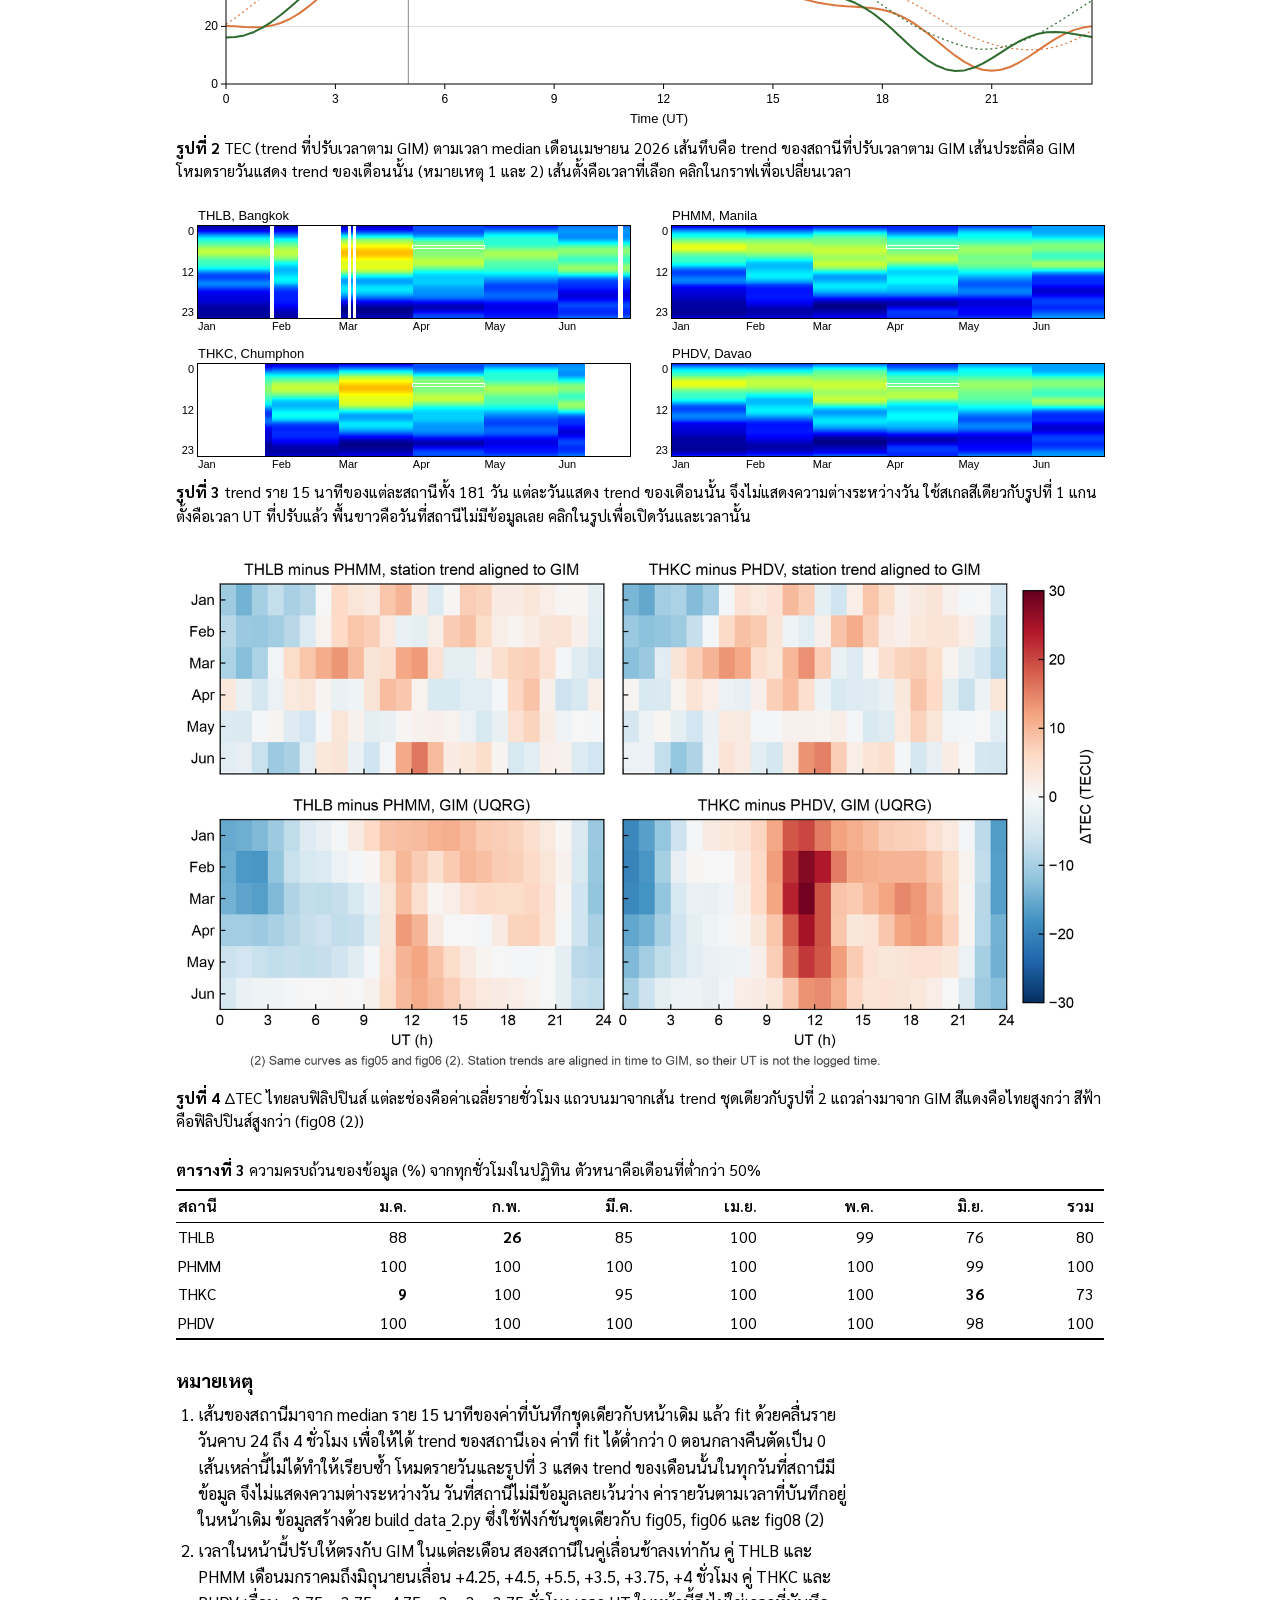
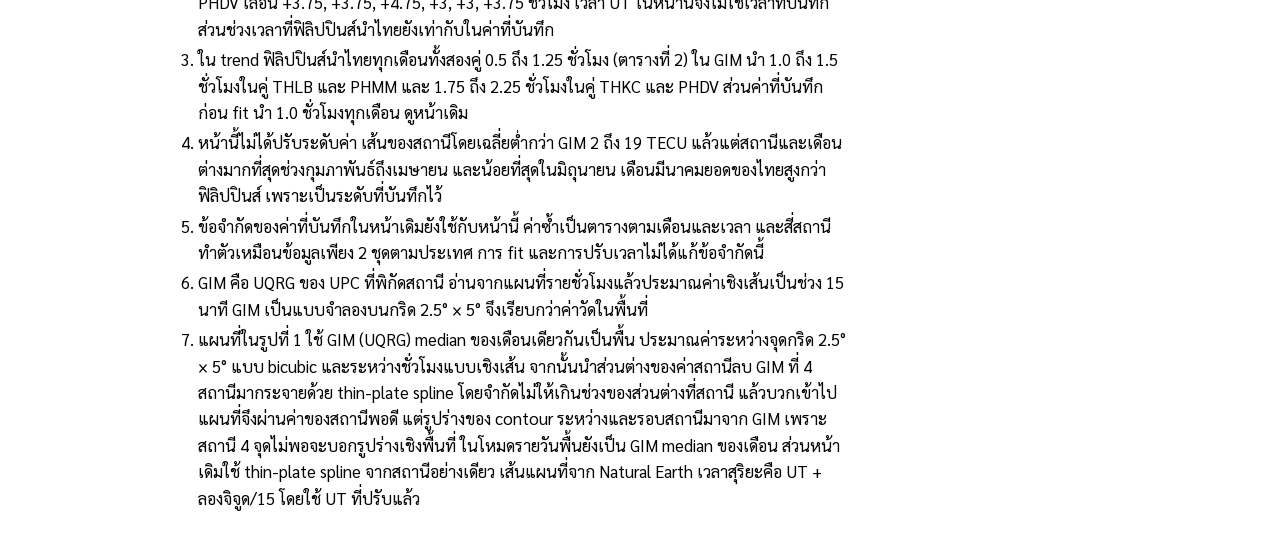
==== commit 7244b477: "Use the GIM shape as the background of the (2) contour map Four stations cannot set the spatial shap" ====
--- a/index (2).html
+++ b/index (2).html
@@ -94,7 +94,7 @@
     <li>หน้านี้ไม่ได้ปรับระดับค่า เส้นของสถานีโดยเฉลี่ยต่ำกว่า GIM 2 ถึง 19 TECU แล้วแต่สถานีและเดือน ต่างมากที่สุดช่วงกุมภาพันธ์ถึงเมษายน และน้อยที่สุดในมิถุนายน เดือนมีนาคมยอดของไทยสูงกว่าฟิลิปปินส์ เพราะเป็นระดับที่บันทึกไว้</li>
     <li>ข้อจำกัดของค่าที่บันทึกในหน้าเดิมยังใช้กับหน้านี้ ค่าซ้ำเป็นตารางตามเดือนและเวลา และสี่สถานีทำตัวเหมือนข้อมูลเพียง 2 ชุดตามประเทศ การ fit และการปรับเวลาไม่ได้แก้ข้อจำกัดนี้</li>
     <li>GIM คือ UQRG ของ UPC ที่พิกัดสถานี อ่านจากแผนที่รายชั่วโมงแล้วประมาณค่าเชิงเส้นเป็นช่วง 15 นาที GIM เป็นแบบจำลองบนกริด 2.5° × 5° จึงเรียบกว่าค่าวัดในพื้นที่</li>
-    <li>Contour คำนวณด้วย thin-plate spline จาก 4 สถานี เส้นแผนที่จาก Natural Earth เวลาสุริยะคือ UT + ลองจิจูด/15 โดยใช้ UT ที่ปรับแล้ว</li>
+    <li>แผนที่ในรูปที่ 1 ใช้ GIM (UQRG) median ของเดือนเดียวกันเป็นพื้น ประมาณค่าระหว่างจุดกริด 2.5° × 5° แบบ bicubic และระหว่างชั่วโมงแบบเชิงเส้น จากนั้นนำส่วนต่างของค่าสถานีลบ GIM ที่ 4 สถานีมากระจายด้วย thin-plate spline โดยจำกัดไม่ให้เกินช่วงของส่วนต่างที่สถานี แล้วบวกเข้าไป แผนที่จึงผ่านค่าของสถานีพอดี แต่รูปร่างของ contour ระหว่างและรอบสถานีมาจาก GIM เพราะสถานี 4 จุดไม่พอจะบอกรูปร่างเชิงพื้นที่ ในโหมดรายวันพื้นยังเป็น GIM median ของเดือน ส่วนหน้าเดิมใช้ thin-plate spline จากสถานีอย่างเดียว เส้นแผนที่จาก Natural Earth เวลาสุริยะคือ UT + ลองจิจูด/15 โดยใช้ UT ที่ปรับแล้ว</li>
   </ol>
 </div>
 <div class="tip" id="tip" hidden></div>
@@ -108,7 +108,10 @@
   window.TEC_MONTH_LABEL = "Monthly trend";
   window.TEC_MONTH_HEAD = "Trend เดือน";
   window.TEC_CAP2_NOTE = "เส้นทึบคือ trend ของสถานีที่ปรับเวลาตาม GIM เส้นประถี่คือ GIM โหมดรายวันแสดง trend ของเดือนนั้น (หมายเหตุ 1 และ 2)";
+  window.TEC_GIM_BG = true;
+  window.TEC_CAP1_NOTE = "รูปร่างของแผนที่มาจาก GIM (UQRG) median เดือนเดียวกัน แล้วปรับระดับให้ผ่านค่าของสถานีพอดี สถานี 4 จุดไม่พอจะบอกรูปร่างเอง (หมายเหตุ 7)";
 </script>
+<script src="gim.js"></script>
 <script src="geo.js"></script>
 <script src="app.js"></script>
 </body>
